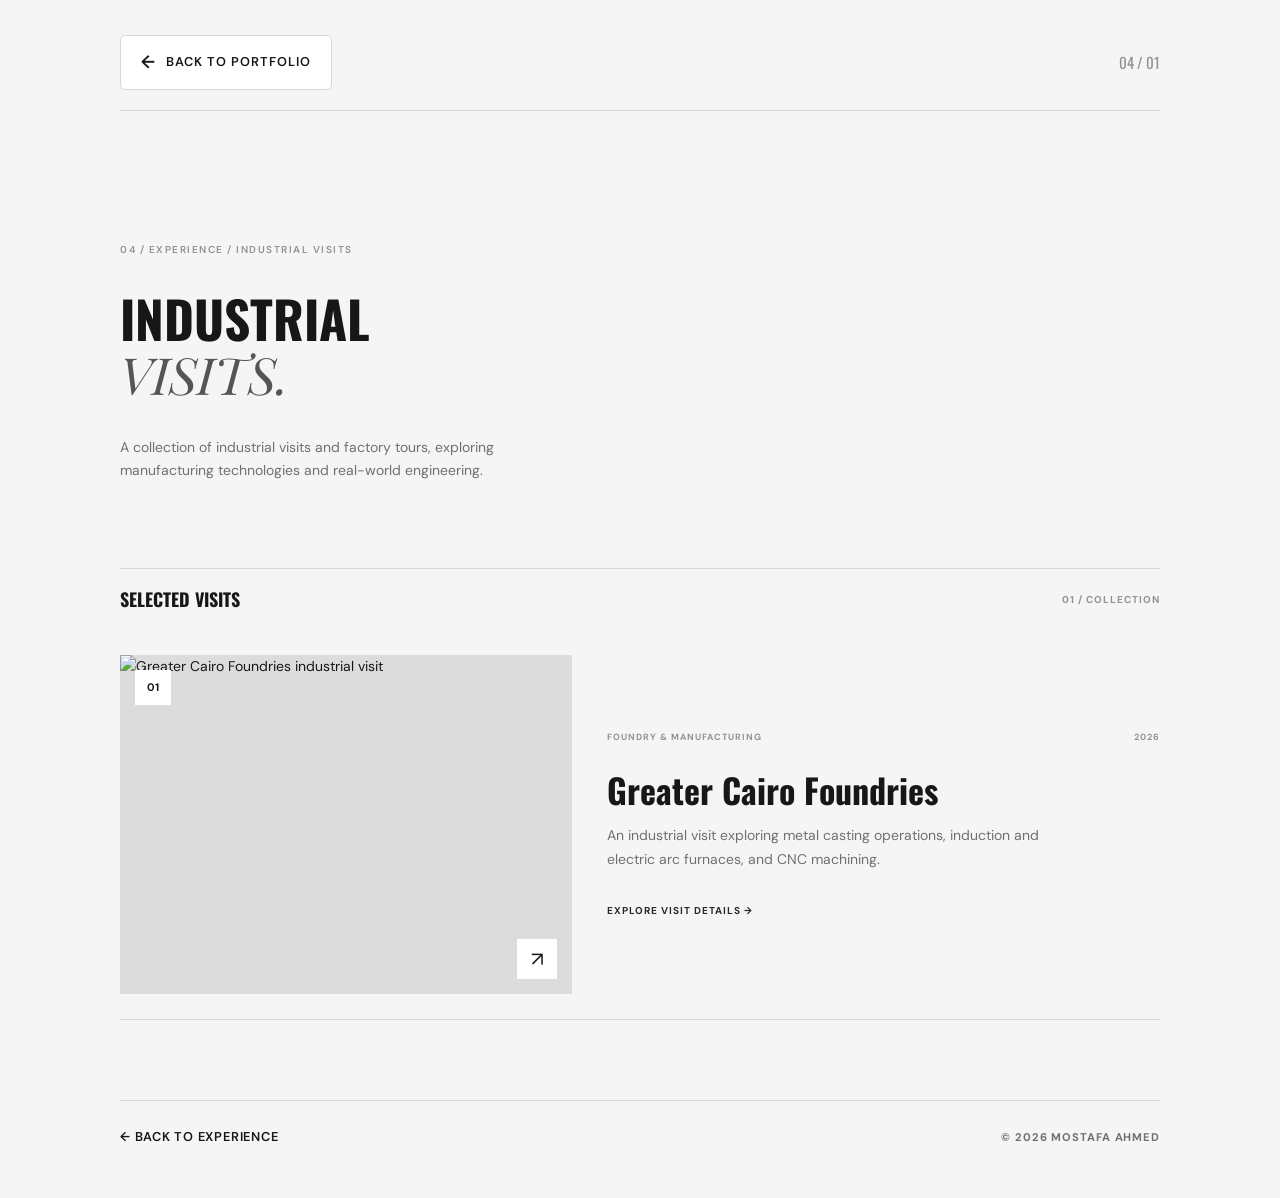
==== visits.html @ e9acf9c5 "Add files via upload" ====
<!DOCTYPE html>
<html lang="en">

<head>
	<meta charset="UTF-8">
	<meta name="viewport" content="width=device-width, initial-scale=1.0">

	<title>Industrial Visits - Mostafa Ahmed</title>

	<link rel="preconnect" href="https://fonts.googleapis.com">
	<link rel="preconnect" href="https://fonts.gstatic.com" crossorigin>

	<link
		href="https://fonts.googleapis.com/css2?family=DM+Sans:wght@400;500;600;700&family=Oswald:wght@400;500;600;700&family=Playfair+Display:ital,wght@0,400;1,400&display=swap"
		rel="stylesheet">

	<link rel="stylesheet" href="CSS/normalize.css">
	<link rel="stylesheet" href="CSS/main.css">
	<link rel="stylesheet" href="CSS/experience-pages.css">
	<link rel="stylesheet" href="CSS/typography.css">

	<link rel="icon" type="image/png" href="images/favicon.png">
</head>

<body>

	<main class="experience-page">

		<div class="container">

			<!-- NAVIGATION -->

			<header class="experience-page-nav">

				<a href="index.html#experience" class="back-link">
					<span>←</span> BACK TO PORTFOLIO
				</a>

				<span class="page-index">04 / 01</span>

			</header>


			<!-- PAGE HEADER -->

			<section class="experience-page-header">

				<span class="section-number">
					04 / EXPERIENCE / INDUSTRIAL VISITS
				</span>

				<h1>
					INDUSTRIAL<br>
					<span>VISITS.</span>
				</h1>

				<p>
					A collection of industrial visits and
					factory tours, exploring manufacturing
					technologies and real-world engineering.
				</p>

			</section>


			<!-- VISITS COLLECTION -->

			<section class="visits-collection">

				<div class="visits-collection-header">

					<h2>SELECTED VISITS</h2>

					<span>01 / COLLECTION</span>

				</div>


				<!-- VISIT 01 -->

				<a href="visits/greater-cairo-foundries.html" class="visit-card">

					<div class="visit-card-image">

						<img src="images/visits/greater-cairo-foundries/cover.jpg"
							alt="Greater Cairo Foundries industrial visit">

						<span class="visit-card-number">01</span>

						<span class="visit-card-arrow">↗</span>

					</div>

					<div class="visit-card-content">

						<div class="visit-card-meta">
							<span>FOUNDRY & MANUFACTURING</span>
							<span>2026</span>
						</div>

						<h3>Greater Cairo Foundries</h3>

						<p>
							An industrial visit exploring metal
							casting operations, induction and
							electric arc furnaces, and CNC machining.
						</p>

						<span class="visit-card-link">
							EXPLORE VISIT DETAILS →
						</span>

					</div>

				</a>


				<!-- FUTURE VISITS WILL BE ADDED HERE -->


			</section>


			<!-- FOOTER -->

			<footer class="experience-page-footer">

				<a href="index.html#experience">
					← BACK TO EXPERIENCE
				</a>

				<span>© 2026 MOSTAFA AHMED</span>

			</footer>

		</div>

	</main>

</body>

</html>
---- CSS/main.css ----
:root {
    /* BACKGROUND & SURFACES */
    --color-background: #F5F5F5;
    --color-surface: #FFFFFF;
    --color-section: #EAEAEA;
    --color-section-dark: #DCDCDC;

    /* PRIMARY COLORS */
    --color-primary: #171717;
    --color-accent: #555555;
    --color-accent-dark: #292929;
    --color-accent-light: #C8C8C8;

    /* TEXT COLORS */
    --color-text: #333333;
    --color-text-muted: #707070;
    --color-muted: #929292;

    /* BORDERS */
    --color-border: #D8D8D8;

    /* TYPOGRAPHY */
    --font-body: 'DM Sans', sans-serif;
    --font-heading: 'Oswald', sans-serif;
    --font-accent: 'Playfair Display', serif;

    /* LAYOUT */
    --container-width: 1170px;

    /* SHADOWS */
    --shadow-soft: 0 4px 10px rgba(0, 0, 0, 0.06);
    --shadow-card: 0 15px 30px rgba(0, 0, 0, 0.10);
}


* {
    box-sizing: border-box;
    margin: 0;
    padding: 0;
}

html {
    scroll-behavior: smooth;
}

html,
body {
    width: 100%;
    min-height: 100%;
    overflow-x: hidden;
    font-family: var(--font-body);
    color: var(--color-primary);
    background: var(--color-background);
}

::selection {
    background-color: var(--color-accent-light);
    color: var(--color-primary);
}

::-moz-selection {
    background-color: var(--color-accent-light);
    color: var(--color-primary);
}

.container {
    width: 100%;
    max-width: var(--container-width);
    padding: 0 15px;
    margin-left: auto;
    margin-right: auto;
}

.main-panel {
    width: 100%;
    min-height: 100vh;
    background: linear-gradient(180deg, var(--color-background) 0%, #F0F5EF 55%, var(--color-section-dark) 100%);
    display: flex;
    flex-direction: column;
}

/* NAVBAR */

.navbar {
    width: 100%;
    padding: 25px 0;
    position: relative;
    z-index: 10;
}

.navbar .container {
    display: flex;
    justify-content: space-between;
    align-items: center;
}

.navbar .logo {
    font-size: 24px;
    font-weight: 700;
    text-decoration: none;
    color: var(--color-primary);
    transition: color 0.3s ease;
}

.navbar .logo:hover {
    color: var(--color-accent-dark);
}

.navbar .links {
    position: relative;
}

.navbar .links .icon {
    display: none;
}

.navbar .links ul {
    list-style: none;
    position: static;
    display: flex;
    align-items: center;
    gap: 0;
    min-width: 0;
    padding: 0;
    margin: 0;
    background: transparent;
    box-shadow: none;
}

.navbar .links ul::before {
    display: none;
}

.navbar .links ul li a {
    display: block;
    padding: 8px 0;
    text-decoration: none;
    color: var(--color-text-muted);
    background: transparent;
    font-size: 14px;
    transition: color 0.3s ease;
}

.navbar .links ul li {
    display: flex;
    align-items: center;
}

.navbar .links ul li:not(:last-child)::after {
    content: "|";
    color: var(--color-muted);
    font-weight: 400;
    margin: 0 clamp(12px, 1.5vw, 20px);
}

.navbar .links ul li a:hover {
    color: var(--color-accent-dark);
}

.navbar .links ul li a:focus-visible {
    outline: 2px solid var(--color-accent);
    outline-offset: 5px;
}

.navbar .links ul li:not(:last-child) a {
    border-bottom: none;
}

/* TABLET & MOBILE NAVIGATION */

@media (max-width: 767px) {
    .navbar .links .icon {
        width: 30px;
        display: flex;
        flex-wrap: wrap;
        justify-content: flex-end;
        cursor: pointer;
    }

    .navbar .links .icon span {
        display: block;
        height: 2px;
        margin-bottom: 5px;
        background-color: var(--color-primary);
        transition: width 0.3s ease;
    }

    .navbar .links .icon span:first-child {
        width: 100%;
    }

    .navbar .links .icon span:nth-child(2) {
        width: 75%;
    }

    .navbar .links .icon span:last-child {
        width: 50%;
        margin-bottom: 0;
    }

    .navbar .links:hover .icon span:nth-child(2),
    .navbar .links:hover .icon span:last-child,
    .navbar .links:focus-within .icon span:nth-child(2),
    .navbar .links:focus-within .icon span:last-child {
        width: 100%;
    }

    .navbar .links ul {
        position: absolute;
        top: calc(100% + 15px);
        right: 0;
        min-width: 200px;
        display: none;
        flex-direction: column;
        align-items: stretch;
        gap: 0;
        padding: 0;
        margin: 0;
        background-color: var(--color-surface);
        box-shadow: var(--shadow-card);
        z-index: 20;
    }

    .navbar .links ul::before {
        display: block;
        content: "";
        position: absolute;
        right: 5px;
        top: -20px;
        border-style: solid;
        border-width: 10px;
        border-color: transparent transparent var(--color-surface) transparent;
    }

    .navbar .links:hover ul,
    .navbar .links:focus-within ul {
        display: flex;
    }

    .navbar .links ul li {
        width: 100%;
    }

    .navbar .links ul li a {
        display: block;
        width: 100%;
    }

    .navbar .links ul li a {
        display: block;
        padding: 15px;
        color: var(--color-text-muted);
        background-color: var(--color-surface);
        transition: 0.3s;
    }

    @media (hover: hover) {
        .navbar .links ul li:hover>a {
            padding-left: 25px;
            color: #FFFFFF;
            background-color: var(--color-accent-dark);
            transform: translateY(-3px);
            box-shadow: 0 5px 12px rgba(32, 55, 42, 0.15);
        }
    }

    .navbar .links ul li:not(:last-child)::after {
        display: none;
        content: none;
    }
}

/* HERO SECTION */

.hero {
    flex: 1;
    width: 100%;
    display: flex;
    flex-direction: column;
    position: relative;
}

.hero .container {
    flex: 1;
    min-height: calc(100vh - 80px);
    padding-top: 10px;
    padding-bottom: 40px;
    display: grid;
    grid-template-columns: 1fr auto 1fr;
    grid-template-rows: auto auto 1fr;
    grid-template-areas:
        "hey-left image hey-right"
        "info     image ."
        "name     image job";
    align-items: end;
    column-gap: 15px;
    position: relative;
}

/* HERO GREETING */

.hero-hey-left,
.hero-hey-right {
    position: absolute;
    top: 30%;
    font-family: var(--font-accent);
    font-size: clamp(45px, 6vw, 90px);
    font-style: italic;
    line-height: 1;
    color: var(--color-accent-dark);
    z-index: 2;
    white-space: nowrap;
}

.hero-hey-left {
    right: calc(50% + 85px);
    transform: translateY(-50%);
}

.hero-hey-right {
    left: calc(50% + 85px);
    transform: translateY(-50%);
}

/* HERO INFORMATION */

.hero-info-group {
    grid-area: info;
    align-self: start;
    display: flex;
    flex-direction: column;
    gap: 12px;
    max-width: 260px;
    margin-top: 25px;
}

.availability {
    width: fit-content;
    display: flex;
    align-items: center;
    gap: 8px;
    padding: 8px 14px;
    background: var(--color-surface);
    color: var(--color-text);
    border: 1px solid var(--color-border);
    border-radius: 30px;
    font-size: 11px;
    box-shadow: var(--shadow-soft);
}

.status-dot {
    width: 8px;
    height: 8px;
    background-color: black;
    box-shadow: var(--shadow-soft);
    border-radius: 50%;
    flex-shrink: 0;
}

.specialization {
    font-size: 12px;
    line-height: 1.5;
    color: var(--color-text-muted);
}

/* PROFILE IMAGE */

.profile-image {
    grid-area: image;
    align-self: end;
    height: 75vh;
    max-height: 650px;
    min-height: 420px;
    display: flex;
    justify-content: center;
    align-items: flex-end;
    pointer-events: none;
}

.profile-image img {
    display: block;
    height: 100%;
    width: auto;
    max-width: 100%;
    object-fit: contain;
    object-position: bottom center;
    -webkit-mask-image: linear-gradient(to bottom, rgba(0, 0, 0, 1) 45%, rgba(0, 0, 0, 0.8) 65%, rgba(0, 0, 0, 0.4) 85%, rgba(0, 0, 0, 0) 100%);
    mask-image: linear-gradient(to bottom, rgba(0, 0, 0, 1) 45%, rgba(0, 0, 0, 0.8) 65%, rgba(0, 0, 0, 0.4) 85%, rgba(0, 0, 0, 0) 100%);
}

/* HERO NAME */

.hero-name {
    grid-area: name;
    justify-self: start;
    align-self: end;
}

.hero-name h2 {
    color: var(--color-primary);
    font-family: var(--font-heading);
    font-size: clamp(30px, 3vw, 80px);
    font-weight: 700;
    line-height: 1.2;
    letter-spacing: 1px;
}

/* HERO JOB */

.hero-job {
    grid-area: job;
    justify-self: end;
    align-self: end;
    text-align: right;
}

.hero-job h2 {
    color: var(--color-primary);
    font-family: var(--font-heading);
    font-size: clamp(35px, 3vw, 80px);
    font-weight: 700;
    line-height: 1.2;
    letter-spacing: 1px;
}

/* HERO TABLET */

@media (min-width: 576px) and (max-width: 991px) {
    .hero .container {
        position: relative;
        min-height: calc(100vh - 80px);
        display: grid;
        grid-template-columns: minmax(0, 1fr) minmax(220px, 42%) minmax(0, 1fr);
        grid-template-rows: auto 1fr;
        grid-template-areas:
            "info info info"
            "name image job";
        align-items: end;
        column-gap: 8px;
        padding-top: 20px;
        padding-bottom: 35px;
    }

    .hero-info-group {
        grid-area: info;
        align-items: center;
        text-align: center;
        max-width: 350px;
        margin: 0 auto 15px;
    }

    .profile-image {
        grid-area: image;
        height: 100vh;
        min-height: 410px;
        max-height: 440px;
        width: 100%;
        justify-self: center;
        align-self: end;
    }

    .profile-image img {
        height: 100%;
        width: auto;
        max-width: 100%;
        object-fit: contain;
        object-position: bottom center;
    }

    .hero-name {
        grid-area: name;
        justify-self: end;
        align-self: end;
        text-align: right;
        margin-bottom: 35px;
        padding-right: 5px;
    }

    .hero-name h2 {
        font-size: clamp(27px, 4vw, 43px);
        line-height: 1.15;
        letter-spacing: 0.5px;
    }

    .hero-job {
        grid-area: job;
        justify-self: start;
        align-self: end;
        text-align: left;
        margin-bottom: 35px;
        padding-left: 5px;
    }

    .hero-job h2 {
        font-size: clamp(27px, 4vw, 43px);
        line-height: 1.15;
        letter-spacing: 0.5px;
    }

    .hero-hey-left,
    .hero-hey-right {
        position: absolute;
        top: 40%;
        font-size: clamp(35px, 5.5vw, 60px);
        z-index: 3;
        white-space: nowrap;
    }

    .hero-hey-left {
        left: auto;
        right: calc(50% + 60px);
        transform: translateY(-50%);
        padding: 0;
    }

    .hero-hey-right {
        right: auto;
        left: calc(50% + 60px);
        transform: translateY(-50%);
        padding: 0;
    }
}

/* HERO MOBILE */

@media (max-width: 575px) {
    .hero .container {
        min-height: auto;
        grid-template-columns: 1fr;
        grid-template-rows: auto;
        grid-template-areas:
            "info"
            "hey-left"
            "hey-right"
            "image"
            "name"
            "job";
        row-gap: 15px;
        padding-top: 15px;
        padding-bottom: 30px;
    }

    .hero-info-group {
        align-items: center;
        text-align: center;
        max-width: 100%;
        margin: 0 auto;
    }

    .hero-hey-left,
    .hero-hey-right {
        position: absolute;
        top: 28%;
        font-family: var(--font-accent);
        font-size: clamp(24px, 6vw, 32px);
        font-style: italic;
        line-height: 1;
        white-space: nowrap;
        z-index: 3;
    }

    .hero-hey-left {
        left: auto;
        right: calc(50% + 50px);
        transform: translateY(-50%);
    }

    .hero-hey-right {
        right: auto;
        left: calc(50% + 65px);
        transform: translateY(-50%);
    }

    .profile-image {
        height: 100vh;
        min-height: 280px;
        max-height: 380px;
        margin: 0 auto;
    }

    .profile-image img {
        max-width: 100%;
    }

    .hero-name,
    .hero-job {
        justify-self: center;
        align-self: center;
        text-align: center;
    }

    .hero-name h2,
    .hero-job h2 {
        font-size: clamp(32px, 9vw, 48px);
        line-height: 1;
    }

    .navbar {
        padding: 20px 0;
    }

    .navbar .logo {
        font-size: 22px;
    }

    .navbar .links ul {
        min-width: 180px;
    }
}

/* SMALL MOBILE */

@media (max-width: 360px) {

    .hero-hey-left,
    .hero-hey-right {
        font-size: 42px;
    }

    .hero-name h2,
    .hero-job h2 {
        font-size: 30px;
    }

    .availability {
        font-size: 10px;
        padding: 7px 10px;
    }

    .profile-image {
        min-height: 250px;
    }
}

/* ABOUT SECTION */

.about {
    width: 100%;
    padding: 100px 0 120px;
    background: var(--color-background);
    position: relative;
}

.about-header {
    display: flex;
    align-items: center;
    gap: 20px;
    margin-bottom: 65px;
}

.section-number {
    font-family: var(--font-body);
    font-size: 12px;
    font-weight: 600;
    letter-spacing: 2px;
    color: var(--color-muted);
    white-space: nowrap;
}

.about-line {
    flex: 1;
    height: 1px;
    background: var(--color-border);
}

.about-content {
    display: grid;
    grid-template-columns: 1fr 1fr;
    gap: 70px;
    align-items: start;
}

.about-title h2 {
    font-family: var(--font-heading);
    font-size: clamp(65px, 8vw, 110px);
    font-weight: 700;
    line-height: 0.95;
    letter-spacing: -2px;
    color: var(--color-primary);
}

.about-title h2 span {
    font-family: var(--font-accent);
    font-style: italic;
    font-weight: 400;
    color: var(--color-accent);
}

.about-quote {
    max-width: 340px;
    margin-top: 35px;
    font-family: var(--font-accent);
    font-size: 18px;
    font-style: italic;
    line-height: 1.6;
    color: var(--color-text-muted);
}

.about-description {
    padding-top: 10px;
}

.about-description h3 {
    font-family: var(--font-heading);
    font-size: clamp(25px, 3vw, 36px);
    font-weight: 500;
    margin-bottom: 25px;
    color: var(--color-primary);
}

.about-description h3 span {
    color: var(--color-accent-dark);
}

.about-description p {
    font-family: var(--font-body);
    font-size: 15px;
    line-height: 1.9;
    color: var(--color-text-muted);
    margin-bottom: 18px;
}

.about-details {
    display: grid;
    grid-template-columns: 1fr 1fr;
    gap: 25px 20px;
    margin-top: 40px;
    padding-top: 30px;
    border-top: 1px solid var(--color-border);
}

.detail-item {
    display: flex;
    flex-direction: column;
    gap: 8px;
}

.detail-label {
    font-family: var(--font-body);
    font-size: 10px;
    font-weight: 700;
    letter-spacing: 1.5px;
    color: var(--color-muted);
}

.detail-value {
    font-family: var(--font-body);
    font-size: 14px;
    font-weight: 600;
    color: var(--color-primary);
}

/* ABOUT TABLET */

@media (min-width: 576px) and (max-width: 991px) {
    .about {
        padding: 80px 0 90px;
    }

    .about-header {
        margin-bottom: 45px;
    }

    .about-content {
        grid-template-columns: 0.9fr 1.1fr;
        gap: 35px;
    }

    .about-title h2 {
        font-size: clamp(55px, 8vw, 80px);
    }

    .about-quote {
        font-size: 16px;
    }

    .about-description p {
        font-size: 14px;
    }

    .about-details {
        gap: 20px 12px;
    }

    .detail-value {
        font-size: 12px;
    }
}

/* ABOUT MOBILE */

@media (max-width: 575px) {
    .about {
        padding: 65px 0 75px;
    }

    .about-header {
        margin-bottom: 40px;
    }

    .about-content {
        grid-template-columns: 1fr;
        gap: 35px;
    }

    .about-title h2 {
        font-size: clamp(60px, 15vw, 85px);
    }

    .about-quote {
        margin-top: 20px;
        font-size: 16px;
    }

    .about-description {
        padding-top: 0;
    }

    .about-description h3 {
        font-size: 28px;
    }

    .about-description p {
        font-size: 14px;
        line-height: 1.8;
    }

    .about-details {
        gap: 25px 12px;
        margin-top: 30px;
        padding-top: 25px;
    }

    .detail-value {
        font-size: 12px;
    }
}

/* ABOUT SMALL MOBILE */

@media (max-width: 360px) {
    .about-title h2 {
        font-size: 55px;
    }

    .about-details {
        grid-template-columns: 1fr;
    }
}

/* FEATURED PROJECTS */

.projects {
    width: 100%;
    padding: 110px 0 100px;
    background: var(--color-section);
}

.projects-header {
    display: flex;
    justify-content: space-between;
    align-items: end;
    gap: 30px;
    margin-bottom: 55px;
}

.projects-header .section-number {
    display: block;
    margin-bottom: 20px;
}

.projects-header h2 {
    font-family: var(--font-heading);
    font-size: clamp(55px, 7vw, 90px);
    line-height: 0.95;
    font-weight: 700;
    color: var(--color-primary);
}

.projects-header h2 span {
    font-family: var(--font-accent);
    font-style: italic;
    font-weight: 400;
    color: var(--color-accent-dark);
}

.projects-intro {
    max-width: 250px;
    font-size: 14px;
    line-height: 1.8;
    color: var(--color-text-muted);
    margin-bottom: 5px;
}

.projects-grid {
    display: grid;
    grid-template-columns: repeat(4, minmax(0, 1fr));
    gap: 25px;
    align-items: stretch;
}


.project-card {
    display: block;
    width: 100%;
    min-width: 0;
    height: 100%;

    background-color: var(--color-surface);
    padding: 12px;

    text-decoration: none;
    color: inherit;
    cursor: pointer;

    transition:
        transform 0.3s ease,
        box-shadow 0.3s ease;
}

.project-card:hover {
    transform: translateY(-7px);
    box-shadow: var(--shadow-card);
}

.project-card:focus-visible {
    outline: 2px solid var(--color-accent);
    outline-offset: 4px;
}


/* .project-card:hover {
    transform: translateY(-7px);
    box-shadow: var(--shadow-card);
} */

.project-image {
    width: 100%;
    aspect-ratio: 4 / 3;
    position: relative;
    overflow: hidden;
    background: var(--color-section-dark);
    display: flex;
    justify-content: center;
    align-items: center;
}

.project-image img {
    width: 100%;
    height: 100%;
    object-fit: cover;
    display: block;
    transition: transform 0.5s ease;
}

.project-card:hover .project-image img {
    transform: scale(1.05);
}

.project-placeholder {
    font-family: var(--font-heading);
    font-size: 18px;
    letter-spacing: 3px;
    color: var(--color-muted);
}

.project-arrow {
    position: absolute;
    top: 12px;
    right: 12px;
    width: 38px;
    height: 38px;
    display: flex;
    justify-content: center;
    align-items: center;
    background: var(--color-surface);
    border-radius: 50%;
    font-size: 20px;
    color: var(--color-primary);
}

.project-info {
    padding: 22px 10px 15px;
}

.project-meta {
    display: flex;
    justify-content: space-between;
    align-items: center;
    gap: 8px;
    font-size: 9px;
    font-weight: 700;
    letter-spacing: 1px;
    color: var(--color-muted);
}

.project-info h3 {
    font-family: var(--font-heading);
    font-size: 27px;
    font-weight: 600;
    margin-top: 17px;
    margin-bottom: 10px;
    color: var(--color-primary);
}

.project-info p {
    font-size: 13px;
    line-height: 1.7;
    color: var(--color-text-muted);
}

.projects-footer {
    display: flex;
    justify-content: space-between;
    align-items: center;
    margin-top: 50px;
    padding-top: 20px;
    border-top: 1px solid rgba(32, 55, 42, 0.18);
    font-size: 10px;
    font-weight: 700;
    letter-spacing: 1.5px;
    color: var(--color-accent-dark);
}

/* PROJECTS MEDIUM SCREENS */

@media (min-width: 576px) and (max-width: 1199px) {
    .projects-grid {
        grid-template-columns: repeat(2, minmax(0, 1fr));
        gap: 20px;
    }
}

/* PROJECTS TABLET */

@media (min-width: 576px) and (max-width: 991px) {
    .projects {
        padding: 85px 0;
    }

    .projects-header {
        margin-bottom: 40px;
    }

    .projects-header h2 {
        font-size: clamp(50px, 7vw, 70px);
    }

    .project-info h3 {
        font-size: 24px;
    }
}

/* PROJECTS MOBILE */

@media (max-width: 575px) {
    .projects {
        padding: 70px 0;
    }

    .projects-header {
        flex-direction: column;
        align-items: flex-start;
        gap: 20px;
        margin-bottom: 35px;
    }

    .projects-header h2 {
        font-size: clamp(48px, 12vw, 65px);
    }

    .projects-intro {
        max-width: 300px;
        font-size: 13px;
    }

    .projects-grid {
        grid-template-columns: 1fr;
        gap: 25px;
    }

    .project-image {
        aspect-ratio: 4 / 3;
    }

    .project-info {
        padding: 20px 8px 12px;
    }

    .project-info h3 {
        font-size: 25px;
    }

    .projects-footer {
        flex-direction: column;
        align-items: flex-start;
        gap: 12px;
        font-size: 9px;
        line-height: 1.5;
    }
}

/* PROJECTS SMALL MOBILE */

@media (max-width: 360px) {
    .projects-header h2 {
        font-size: 45px;
    }

    .project-meta {
        font-size: 8px;
    }

    .project-info h3 {
        font-size: 23px;
    }
}

/* ACCESSIBILITY */

@media (prefers-reduced-motion: reduce) {
    html {
        scroll-behavior: auto;
    }

    *,
    *::before,
    *::after {
        animation-duration: 0.01ms !important;
        animation-iteration-count: 1 !important;
        transition-duration: 0.01ms !important;
    }
}

/* SKILLS SECTION */

.skills {
    width: 100%;
    padding: 110px 0 120px;
    background: var(--color-background);
}

.skills-header {
    margin-bottom: 55px;
}

.skills-header .section-number {
    display: block;
    margin-bottom: 20px;
}

.skills-header h2 {
    font-family: var(--font-heading);
    font-size: clamp(55px, 7vw, 90px);
    line-height: 0.95;
    color: var(--color-primary);
}

.skills-header h2 span {
    font-family: var(--font-accent);
    font-style: italic;
    font-weight: 400;
    color: var(--color-accent);
}

.skills-header p {
    max-width: 400px;
    margin-top: 20px;
    color: var(--color-text-muted);
    font-size: 14px;
    line-height: 1.8;
}

.skills-grid {
    display: grid;
    grid-template-columns: repeat(3, minmax(0, 1fr));
    gap: 20px;
}

.skill-card {
    padding: 30px;
    background: var(--color-surface);
    border: 1px solid var(--color-border);
    transition: transform 0.3s ease, box-shadow 0.3s ease;
}

.skill-card:hover {
    transform: translateY(-5px);
    box-shadow: var(--shadow-soft);
}

.skill-card h3 {
    font-family: var(--font-heading);
    font-size: 25px;
    margin-bottom: 25px;
    color: var(--color-accent-dark);
}

.skill-card ul {
    list-style: none;
}

.skill-card li {
    padding: 12px 0;
    border-bottom: 1px solid var(--color-border);
    color: var(--color-text);
    font-size: 14px;
}

.skill-card li:last-child {
    border-bottom: none;
}

/* SKILLS TABLET */

@media (min-width: 576px) and (max-width: 991px) {
    .skills {
        padding: 85px 0;
    }

    .skills-grid {
        grid-template-columns: repeat(2, minmax(0, 1fr));
    }
}

/* SKILLS MOBILE */

@media (max-width: 575px) {
    .skills {
        padding: 70px 0;
    }

    .skills-header {
        margin-bottom: 35px;
    }

    .skills-header h2 {
        font-size: clamp(48px, 12vw, 65px);
    }

    .skills-grid {
        grid-template-columns: 1fr;
    }

    .skill-card {
        padding: 25px;
    }
}

/* EXPERIENCE SECTION */


/* EXPERIENCE SECTION */

.experience {
    width: 100%;
    padding: 110px 0 120px;
    background: var(--color-background);
}

.experience-header {
    margin-bottom: 55px;
}

.experience-header .section-number {
    display: block;
    margin-bottom: 20px;
}

.experience-header h2 {
    font-family: var(--font-heading);
    font-size: clamp(50px, 7vw, 85px);
    line-height: 1;
    color: var(--color-primary);
}

.experience-header h2 span {
    font-family: var(--font-accent);
    font-style: italic;
    font-weight: 400;
    color: var(--color-accent);
}

.experience-header p {
    max-width: 400px;
    margin-top: 20px;
    color: var(--color-text-muted);
    font-size: 14px;
    line-height: 1.8;
}

/* EXPERIENCE GRID */

.experience-grid {
    display: grid;
    grid-template-columns: repeat(2, minmax(0, 1fr));
    gap: 25px;
}

/* EXPERIENCE CARD */

.experience-card {
    min-width: 0;
    min-height: 380px;
    padding: 30px;
    display: flex;
    flex-direction: column;
    justify-content: space-between;

    background: var(--color-surface);
    border: 1px solid var(--color-border);

    text-decoration: none;
    color: var(--color-primary);

    transition:
        transform 0.3s ease,
        background-color 0.3s ease,
        box-shadow 0.3s ease;
}

.experience-card:hover {
    transform: translateY(-7px);
    background: var(--color-primary);
    box-shadow: var(--shadow-card);
}

.experience-card:focus-visible {
    outline: 2px solid var(--color-accent);
    outline-offset: 4px;
}

/* CARD TOP */

.experience-card-top {
    display: flex;
    justify-content: space-between;
    align-items: center;
}

.experience-number {
    font-family: var(--font-heading);
    font-size: 18px;
    color: var(--color-muted);
}

.experience-arrow {
    width: 42px;
    height: 42px;
    display: flex;
    justify-content: center;
    align-items: center;

    background: var(--color-section);
    border-radius: 50%;

    font-size: 22px;
    transition: 0.3s ease;
}

/* CARD CONTENT */

.experience-card-content {
    margin: 40px 0;
}

.experience-category {
    font-size: 10px;
    font-weight: 700;
    letter-spacing: 1.5px;
    color: var(--color-muted);
}

.experience-card h3 {
    margin-top: 18px;
    font-family: var(--font-heading);
    font-size: clamp(35px, 4vw, 55px);
    line-height: 1.05;
    color: var(--color-primary);
}

.experience-card p {
    max-width: 350px;
    margin-top: 18px;
    font-size: 13px;
    line-height: 1.8;
    color: var(--color-text-muted);
}

/* CARD FOOTER */

.experience-card-footer {
    display: flex;
    justify-content: space-between;
    align-items: center;
    gap: 10px;

    padding-top: 20px;
    border-top: 1px solid var(--color-border);

    font-size: 9px;
    font-weight: 700;
    letter-spacing: 1.3px;
    color: var(--color-muted);
}

/* CARD HOVER */

.experience-card:hover h3,
.experience-card:hover p,
.experience-card:hover .experience-category,
.experience-card:hover .experience-number,
.experience-card:hover .experience-card-footer {
    color: #FFFFFF;
}

.experience-card:hover .experience-arrow {
    background: #FFFFFF;
    color: var(--color-primary);
    transform: rotate(45deg);
}

.experience-card:hover .experience-card-footer {
    border-color: rgba(255, 255, 255, 0.25);
}

/* EXPERIENCE TABLET */

@media (min-width: 576px) and (max-width: 991px) {

    .experience {
        padding: 85px 0;
    }

    .experience-card {
        min-height: 350px;
        padding: 25px;
    }

}

/* EXPERIENCE MOBILE */

@media (max-width: 575px) {

    .experience {
        padding: 70px 0;
    }

    .experience-header {
        margin-bottom: 35px;
    }

    .experience-header h2 {
        font-size: clamp(43px, 11vw, 60px);
    }

    .experience-grid {
        grid-template-columns: 1fr;
        gap: 18px;
    }

    .experience-card {
        min-height: 330px;
        padding: 25px;
    }

    .experience-card h3 {
        font-size: 42px;
    }

}

/* CONTACT SECTION */

.contact {
    width: 100%;
    padding: 110px 0 50px;
    background: var(--color-section);
}

.contact-header {
    margin-bottom: 55px;
}

.contact-header .section-number {
    display: block;
    margin-bottom: 20px;
}

.contact-header h2 {
    font-family: var(--font-heading);
    font-size: clamp(55px, 7vw, 90px);
    line-height: 1;
    color: var(--color-primary);
}

.contact-header h2 span {
    font-family: var(--font-accent);
    font-style: italic;
    font-weight: 400;
    color: var(--color-accent-dark);
}

.contact-header p {
    max-width: 450px;
    margin-top: 20px;
    color: var(--color-text-muted);
    font-size: 14px;
    line-height: 1.8;
}

.contact-grid {
    display: grid;
    grid-template-columns: repeat(3, minmax(0, 1fr));
    gap: 18px;
}

.contact-card {
    min-width: 0;
    min-height: 150px;
    padding: 25px;
    display: flex;
    align-items: flex-start;
    gap: 16px;
    position: relative;
    background: var(--color-surface);
    border: 1px solid var(--color-border);
    text-decoration: none;
    color: var(--color-primary);
    transition: transform 0.3s ease, background-color 0.3s ease, box-shadow 0.3s ease;
}

.contact-card:hover {
    transform: translateY(-5px);
    background: var(--color-accent-dark);
    box-shadow: var(--shadow-card);
}

.contact-icon {
    width: 42px;
    height: 42px;
    flex-shrink: 0;
    display: flex;
    justify-content: center;
    align-items: center;
    background: var(--color-section);
    color: var(--color-accent-dark);
    font-size: 20px;
    font-weight: 700;
    transition: 0.3s ease;
}

.contact-card>div {
    min-width: 0;
    padding-right: 15px;
}

.contact-label {
    display: block;
    margin-bottom: 12px;
    font-size: 10px;
    font-weight: 700;
    letter-spacing: 1.5px;
    color: var(--color-muted);
}

.contact-card h3 {
    font-family: var(--font-heading);
    font-size: 21px;
    margin-bottom: 7px;
    color: var(--color-primary);
}

.contact-card p {
    font-size: 12px;
    color: var(--color-text-muted);
    overflow-wrap: anywhere;
}

.contact-arrow {
    position: absolute;
    top: 22px;
    right: 22px;
    font-size: 18px;
    color: var(--color-muted);
    transition: transform 0.3s ease;
}

.contact-card:hover .contact-icon {
    background: rgba(255, 255, 255, 0.15);
    color: #FFFFFF;
}

.contact-card:hover .contact-label,
.contact-card:hover h3,
.contact-card:hover p,
.contact-card:hover .contact-arrow {
    color: #FFFFFF;
}

.contact-card:hover .contact-arrow {
    transform: translate(3px, -3px);
}

.contact-footer {
    display: flex;
    justify-content: space-between;
    gap: 15px;
    margin-top: 55px;
    padding-top: 20px;
    border-top: 1px solid var(--color-border);
    font-size: 10px;
    font-weight: 700;
    letter-spacing: 1.2px;
    color: var(--color-accent-dark);
}

/* CONTACT TABLET */

@media (min-width: 576px) and (max-width: 991px) {
    .contact {
        padding: 85px 0 40px;
    }

    .contact-grid {
        grid-template-columns: repeat(2, minmax(0, 1fr));
    }
}

/* CONTACT MOBILE */

@media (max-width: 575px) {
    .contact {
        padding: 70px 0 35px;
    }

    .contact-header {
        margin-bottom: 35px;
    }

    .contact-header h2 {
        font-size: clamp(48px, 12vw, 65px);
    }

    .contact-grid {
        grid-template-columns: 1fr;
        gap: 12px;
    }

    .contact-card {
        min-height: 125px;
        padding: 22px;
    }

    .contact-footer {
        flex-direction: column;
        font-size: 9px;
        line-height: 1.6;
    }
}


/* =====================================
   COMPACT DESIGN SYSTEM
   Global Portfolio Adjustments
===================================== */

/* GLOBAL LAYOUT */

:root {
    --container-width: 1080px;
}

.container {
    padding-left: 20px;
    padding-right: 20px;
}

/* SECTION SPACING */

.about,
.projects,
.skills,
.experience {
    padding-top: 75px;
    padding-bottom: 80px;
}

.contact {
    padding-top: 75px;
    padding-bottom: 35px;
}

/* SECTION HEADERS */

.about-header,
.projects-header,
.skills-header,
.experience-header,
.contact-header {
    margin-bottom: 35px;
}

.section-number {
    font-size: 10px;
    letter-spacing: 1.5px;
}

/* MAIN HEADINGS */

.about-title h2 {
    font-size: clamp(48px, 6vw, 75px);
}

.projects-header h2,
.skills-header h2,
.contact-header h2 {
    font-size: clamp(45px, 5.5vw, 68px);
}

.experience-header h2 {
    font-size: clamp(45px, 5.5vw, 65px);
}

/* PARAGRAPHS */

.about-description p,
.projects-intro,
.skills-header p,
.experience-header p,
.contact-header p {
    font-size: 13px;
    line-height: 1.75;
}

.about-description h3 {
    font-size: clamp(22px, 2.5vw, 30px);
    margin-bottom: 18px;
}

.about-quote {
    font-size: 16px;
    margin-top: 22px;
}

.about-content {
    gap: 45px;
}

.about-details {
    gap: 20px 15px;
    margin-top: 28px;
    padding-top: 22px;
}

.detail-value {
    font-size: 12px;
}

/* PROJECTS */

.projects-grid {
    gap: 18px;
}

.project-card {
    padding: 9px;
}

.project-image {
    aspect-ratio: 16 / 10;
}

.project-info {
    padding: 16px 8px 10px;
}

.project-info h3 {
    font-size: 22px;
    margin-top: 12px;
    margin-bottom: 8px;
}

.project-info p {
    font-size: 12px;
    line-height: 1.65;
}

.project-arrow {
    width: 32px;
    height: 32px;
    font-size: 17px;
}

/* SKILLS */

.skills-grid {
    gap: 15px;
}

.skill-card {
    padding: 22px;
}

.skill-card h3 {
    font-size: 21px;
    margin-bottom: 15px;
}

.skill-card li {
    padding: 9px 0;
    font-size: 12px;
}

/* EXPERIENCE */

.experience-grid {
    gap: 18px;
}

.experience-card {
    min-height: 290px;
    padding: 22px;
}

.experience-card-content {
    margin: 25px 0;
}

.experience-card h3 {
    font-size: clamp(28px, 3vw, 42px);
    margin-top: 12px;
}

.experience-card p {
    font-size: 12px;
    line-height: 1.7;
    margin-top: 12px;
}

.experience-arrow {
    width: 35px;
    height: 35px;
    font-size: 18px;
}

.experience-card-footer {
    padding-top: 15px;
    font-size: 8px;
}

/* CONTACT */

.contact-grid {
    gap: 13px;
}

.contact-card {
    min-height: 120px;
    padding: 20px;
    gap: 12px;
}

.contact-icon {
    width: 36px;
    height: 36px;
    font-size: 17px;
}

.contact-label {
    font-size: 9px;
    margin-bottom: 8px;
}

.contact-card h3 {
    font-size: 18px;
}

.contact-card p {
    font-size: 11px;
}

.contact-footer,
.projects-footer {
    margin-top: 35px;
    font-size: 9px;
}

/* TABLET */

@media (min-width: 576px) and (max-width: 991px) {

    .about,
    .projects,
    .skills,
    .experience,
    .contact {
        padding-top: 65px;
        padding-bottom: 65px;
    }

    .about-content {
        gap: 30px;
    }

    .experience-card {
        min-height: 270px;
    }
}

/* MOBILE */

@media (max-width: 575px) {

    .about,
    .projects,
    .skills,
    .experience,
    .contact {
        padding-top: 55px;
        padding-bottom: 55px;
    }

    .about-header,
    .projects-header,
    .skills-header,
    .experience-header,
    .contact-header {
        margin-bottom: 28px;
    }

    .about-title h2 {
        font-size: clamp(48px, 13vw, 65px);
    }

    .projects-header h2,
    .skills-header h2,
    .contact-header h2 {
        font-size: clamp(42px, 11vw, 58px);
    }

    .experience-header h2 {
        font-size: clamp(40px, 10vw, 55px);
    }

    .about-content {
        gap: 25px;
    }

    .about-description p,
    .projects-intro,
    .skills-header p,
    .experience-header p,
    .contact-header p {
        font-size: 12px;
        line-height: 1.75;
    }

    .projects-grid {
        gap: 18px;
    }

    .project-info h3 {
        font-size: 21px;
    }

    .skill-card {
        padding: 20px;
    }

    .experience-card {
        min-height: 260px;
        padding: 20px;
    }

    .experience-card h3 {
        font-size: 34px;
    }

    .contact-card {
        min-height: 110px;
        padding: 17px;
    }
}


/* =====================================
   FINAL TYPOGRAPHY REFINEMENT
===================================== */

/* ABOUT */
.about-title h2 {
    font-size: clamp(46px, 5.5vw, 68px);
}

.about-quote {
    font-size: 15px;
    line-height: 1.65;
}

.about-description h3 {
    font-size: clamp(21px, 2.2vw, 27px);
}

.about-description p {
    font-size: 13px;
    line-height: 1.8;
}

/* SECTION HEADINGS */
.projects-header h2,
.skills-header h2,
.contact-header h2 {
    font-size: clamp(42px, 5vw, 64px);
}

.experience-header h2 {
    font-size: clamp(42px, 5vw, 62px);
}

/* PROJECTS */
.project-info h3 {
    font-size: 20px;
    line-height: 1.2;
}

.project-info p {
    font-size: 12px;
    line-height: 1.7;
}

.project-meta {
    font-size: 9px;
}

/* SKILLS */
.skill-card h3 {
    font-size: 20px;
    margin-bottom: 14px;
}

.skill-card li {
    font-size: 13px;
    line-height: 1.5;
}

/* EXPERIENCE */
.experience-card h3 {
    font-size: clamp(27px, 2.8vw, 38px);
    line-height: 1.1;
}

.experience-card p {
    font-size: 12px;
    line-height: 1.75;
}

/* CONTACT */
.contact-card h3 {
    font-size: 17px;
}

.contact-card p {
    font-size: 11px;
    line-height: 1.6;
}

/* GENERAL TEXT RHYTHM */
.section-number {
    font-size: 10px;
}

.detail-value {
    font-size: 12px;
}

/* MOBILE */
@media (max-width: 575px) {

    .about-title h2 {
        font-size: clamp(45px, 12vw, 58px);
    }

    .projects-header h2,
    .skills-header h2,
    .contact-header h2 {
        font-size: clamp(40px, 10vw, 52px);
    }

    .experience-header h2 {
        font-size: clamp(38px, 9.5vw, 50px);
    }

    .about-description h3 {
        font-size: 22px;
    }

    .project-info h3 {
        font-size: 19px;
    }

    .skill-card h3 {
        font-size: 19px;
    }

    .experience-card h3 {
        font-size: 30px;
    }

    .contact-card h3 {
        font-size: 17px;
    }
}
---- CSS/experience-pages.css ----
/* EXPERIENCE INNER PAGES */

.experience-page {
	min-height: 100vh;
	padding: 35px 0 25px;
	background: var(--color-background);
}

/* NAVIGATION */

.experience-page-nav {
	display: flex;
	justify-content: space-between;
	align-items: center;
	padding-bottom: 20px;
	border-bottom: 1px solid var(--color-border);
}

.back-link {
	display: flex;
	align-items: center;
	gap: 10px;
	text-decoration: none;
	color: var(--color-text-muted);
	font-size: 11px;
	font-weight: 700;
	letter-spacing: 1px;
	transition: 0.3s ease;
}

.back-link:hover {
	color: var(--color-primary);
	transform: translateX(-4px);
}

.back-link span {
	font-size: 18px;
}

.page-index {
	font-family: var(--font-heading);
	font-size: 15px;
	color: var(--color-muted);
}

/* PAGE HEADER */

.experience-page-header {
	padding: 90px 0 65px;
}

.experience-page-header .section-number {
	display: block;
	margin-bottom: 25px;
}

.experience-page-header h1 {
	font-family: var(--font-heading);
	font-size: clamp(65px, 10vw, 120px);
	line-height: 0.95;
	color: var(--color-primary);
}

.experience-page-header h1 span {
	font-family: var(--font-accent);
	font-style: italic;
	font-weight: 400;
	color: var(--color-accent);
}

.experience-page-header p {
	max-width: 450px;
	margin-top: 25px;
	font-size: 14px;
	line-height: 1.8;
	color: var(--color-text-muted);
}

/* EXPERIENCE ENTRIES */

.experience-entries {
	border-top: 1px solid var(--color-border);
}

.experience-entry {
	display: grid;
	grid-template-columns: 1fr 2fr;
	gap: 40px;
	padding: 45px 15px;
	border-bottom: 1px solid var(--color-border);
	transition: background 0.3s ease;
}

.experience-entry:hover {
	background: var(--color-section);
}

.entry-meta {
	display: flex;
	flex-direction: column;
	gap: 12px;
	font-size: 10px;
	font-weight: 700;
	letter-spacing: 1.2px;
	color: var(--color-muted);
}

.entry-content h2 {
	font-family: var(--font-heading);
	font-size: clamp(28px, 4vw, 42px);
	color: var(--color-primary);
	margin-bottom: 12px;
}

.entry-category {
	display: block;
	margin-bottom: 20px;
	font-size: 10px;
	font-weight: 700;
	letter-spacing: 1.3px;
	color: var(--color-accent);
}

.entry-content p {
	max-width: 600px;
	font-size: 14px;
	line-height: 1.9;
	color: var(--color-text-muted);
}

/* ENTRY TAGS */

.entry-tags {
	display: flex;
	flex-wrap: wrap;
	gap: 10px;
	margin-top: 25px;
}

.entry-tags span {
	padding: 8px 12px;
	background: var(--color-section);
	border: 1px solid var(--color-border);
	font-size: 10px;
	color: var(--color-text-muted);
}

/* EMPTY STATE */

.empty-experience {
	padding: 75px 15px;
}

.empty-experience>span {
	font-size: 10px;
	font-weight: 700;
	letter-spacing: 2px;
	color: var(--color-muted);
}

.empty-experience h2 {
	margin-top: 25px;
	font-family: var(--font-heading);
	font-size: clamp(35px, 6vw, 60px);
	line-height: 1.1;
	color: var(--color-primary);
}

.empty-experience h2 em {
	font-family: var(--font-accent);
	font-weight: 400;
	color: var(--color-accent);
}

.empty-experience p {
	max-width: 400px;
	margin-top: 20px;
	font-size: 13px;
	line-height: 1.8;
	color: var(--color-text-muted);
}

/* PAGE FOOTER */

.experience-page-footer {
	display: flex;
	justify-content: space-between;
	align-items: center;
	gap: 15px;
	margin-top: 45px;
	padding-top: 20px;
	border-top: 1px solid var(--color-border);
	font-size: 10px;
	font-weight: 700;
	letter-spacing: 1px;
	color: var(--color-muted);
}

.experience-page-footer a {
	text-decoration: none;
	color: var(--color-primary);
	transition: 0.3s ease;
}

.experience-page-footer a:hover {
	color: var(--color-accent);
}

/* MOBILE */

@media (max-width: 575px) {

	.experience-page {
		padding-top: 20px;
	}

	.experience-page-header {
		padding: 65px 0 45px;
	}

	.experience-page-header h1 {
		font-size: clamp(55px, 14vw, 75px);
	}

	.experience-entry {
		grid-template-columns: 1fr;
		gap: 25px;
		padding: 30px 10px;
	}

	.entry-content h2 {
		font-size: 30px;
	}

	.empty-experience {
		padding: 55px 10px;
	}

	.experience-page-footer {
		flex-direction: column;
		align-items: flex-start;
		font-size: 9px;
	}

}


/* VISITS COLLECTION */

.visits-collection {
	margin-top: 20px;
}

.visits-collection-header {
	display: flex;
	justify-content: space-between;
	align-items: center;
	padding: 20px 0;
	border-top: 1px solid var(--color-border);
}

.visits-collection-header h2 {
	font-family: var(--font-heading);
	font-size: 18px;
	color: var(--color-primary);
}

.visits-collection-header span {
	font-size: 10px;
	font-weight: 700;
	letter-spacing: 1px;
	color: var(--color-muted);
}

/* VISIT CARD */

.visit-card {
	display: grid;
	grid-template-columns: 0.9fr 1.1fr;
	gap: 35px;
	padding: 25px 0;
	border-bottom: 1px solid var(--color-border);

	text-decoration: none;
	color: inherit;
}

.visit-card-image {
	position: relative;
	aspect-ratio: 4 / 3;
	overflow: hidden;
	background: var(--color-section-dark);
}

.visit-card-image img {
	width: 100%;
	height: 100%;
	display: block;
	object-fit: cover;
	transition: transform 0.5s ease;
}

.visit-card:hover .visit-card-image img {
	transform: scale(1.05);
}

.visit-card-number {
	position: absolute;
	top: 15px;
	left: 15px;
	padding: 8px 12px;
	background: var(--color-surface);
	color: var(--color-primary);
	font-size: 11px;
	font-weight: 700;
}

.visit-card-arrow {
	position: absolute;
	right: 15px;
	bottom: 15px;
	width: 40px;
	height: 40px;
	display: flex;
	align-items: center;
	justify-content: center;
	background: var(--color-surface);
	color: var(--color-primary);
	font-size: 20px;
	transition: 0.3s ease;
}

.visit-card:hover .visit-card-arrow {
	background: var(--color-primary);
	color: #FFFFFF;
}

/* VISIT CARD CONTENT */

.visit-card-content {
	display: flex;
	flex-direction: column;
	justify-content: center;
	padding: 15px 0;
}

.visit-card-meta {
	display: flex;
	justify-content: space-between;
	gap: 10px;
	font-size: 9px;
	font-weight: 700;
	letter-spacing: 1px;
	color: var(--color-muted);
}

.visit-card-content h3 {
	margin-top: 25px;
	font-family: var(--font-heading);
	font-size: clamp(28px, 4vw, 42px);
	color: var(--color-primary);
}

.visit-card-content p {
	max-width: 450px;
	margin-top: 15px;
	font-size: 13px;
	line-height: 1.9;
	color: var(--color-text-muted);
}

.visit-card-link {
	margin-top: 30px;
	font-size: 10px;
	font-weight: 700;
	letter-spacing: 1px;
	color: var(--color-accent-dark);
	transition: 0.3s ease;
}

.visit-card:hover .visit-card-link {
	transform: translateX(5px);
}

/* MOBILE */

@media (max-width: 575px) {

	.visit-card {
		grid-template-columns: 1fr;
		gap: 15px;
	}

	.visit-card-image {
		aspect-ratio: 16 / 10;
	}

	.visit-card-content {
		padding: 10px 5px 15px;
	}

	.visit-card-content h3 {
		font-size: 30px;
		margin-top: 18px;
	}

	.visit-card-content p {
		font-size: 13px;
	}

}

/* ==============================
   EXPERIENCE PAGE NAVIGATION
============================== */

.experience-page-nav {
	display: flex;
	align-items: center;
	justify-content: space-between;
	gap: 16px;
	margin-bottom: 40px;
}

.experience-page-nav .back-link {
	display: inline-flex;
	align-items: center;
	justify-content: center;
	padding: 11px 20px;

	color: var(--color-primary);
	background: var(--color-surface);
	border: 1px solid var(--color-border, #D1D5DB);
	border-radius: 5px;

	font-size: 0.8rem;
	font-weight: 600;
	letter-spacing: 0.08em;
	text-decoration: none;

	transition: 0.25s ease;
}

.experience-page-nav .back-link:hover {
	color: var(--color-surface);
	background: var(--color-primary);
	border-color: var(--color-primary);
	transform: translateY(-3px);
}


/* ==============================
   EXPERIENCE PAGE FOOTER
============================== */

.experience-page-footer {
	display: flex;
	align-items: center;
	justify-content: space-between;
	gap: 20px;

	margin-top: 80px;
	padding: 25px 0;

	border-top: 1px solid var(--color-border, #D1D5DB);
}

.experience-page-footer a {
	display: inline-flex;
	align-items: center;
	gap: 8px;

	color: var(--color-primary);
	font-size: 0.8rem;
	font-weight: 600;
	letter-spacing: 0.06em;
	text-decoration: none;

	transition: 0.25s ease;
}

.experience-page-footer a:hover {
	opacity: 0.65;
	transform: translateX(-4px);
}

.experience-page-footer span {
	color: var(--color-text-muted, #777);
	font-size: 0.7rem;
	letter-spacing: 0.08em;
}


/* ==============================
   RESPONSIVE
============================== */

@media (max-width: 600px) {

	.experience-page-nav {
		gap: 10px;
	}

	.experience-page-nav .back-link {
		padding: 10px 12px;
		font-size: 0.68rem;
	}

	.experience-page-footer {
		flex-direction: column;
		align-items: flex-start;
		gap: 15px;
	}
}
---- CSS/typography.css ----
/* =====================================
   GLOBAL TYPOGRAPHY SYSTEM
   Controls font sizes across all pages
===================================== */

:root {
	/* Body */
	--font-size-body: 14px;
	--font-size-small: 12px;
	--font-size-tiny: 10px;

	/* Headings */
	--font-size-h1: clamp(36px, 4vw, 54px);
	--font-size-h2: clamp(26px, 3vw, 34px);
	--font-size-h3: 20px;
	--font-size-h4: 16px;

	/* Line heights */
	--line-body: 1.7;
	--line-heading: 1.15;
}

/* =====================================
   GLOBAL BASE
===================================== */

body {
	font-size: var(--font-size-body);
	line-height: var(--line-body);
}

main p,
main li,
.experience-page p,
.experience-page li,
.visit-details p,
.visit-details li {
	font-size: var(--font-size-body);
	line-height: var(--line-body);
}

h1,
h2,
h3,
h4 {
	line-height: var(--line-heading);
}

/* =====================================
   HOME PAGE
===================================== */

/* Main section headings */

.projects-header h2,
.skills-header h2,
.experience-header h2,
.contact-header h2 {
	font-size: var(--font-size-h1);
	line-height: 1;
}

.about-title h2 {
	font-size: clamp(42px, 5vw, 60px);
	line-height: 1;
}

/* Subheadings */

.about-description h3,
.project-info h3,
.skill-card h3,
.experience-card h3,
.contact-card h3 {
	font-size: var(--font-size-h3);
}

/* Body text */

.about-description p,
.projects-intro,
.project-info p,
.skills-header p,
.experience-header p,
.experience-card p,
.contact-header p,
.contact-card p {
	font-size: var(--font-size-body);
	line-height: var(--line-body);
}

/* Details */

.section-number,
.detail-label,
.experience-category,
.contact-label {
	font-size: var(--font-size-tiny);
}

.detail-value {
	font-size: 13px;
}

/* =====================================
   EXPERIENCE / VISITS / TRAINING
===================================== */

/* Page title */

.experience-page-header h1 {
	font-size: var(--font-size-h1);
	line-height: 1.05;
}

/* Entry headings */

.entry-content h2,
.visit-card-content h3 {
	font-size: var(--font-size-h2);
	line-height: var(--line-heading);
}

/* Supporting text */

.experience-page-header p,
.entry-content p,
.visit-card-content p,
.entry-meta,
.entry-date,
.entry-category {
	font-size: var(--font-size-body);
	line-height: var(--line-body);
}

/* Tags and labels */

.entry-tags,
.visit-card-tags,
.experience-page-nav,
.experience-page-footer {
	font-size: var(--font-size-small);
}

/* =====================================
   VISIT DETAILS
===================================== */

/* Hero */

.visit-hero h1 {
	font-size: var(--font-size-h1);
	line-height: 1.05;
}

/* Section headings */

.visit-section-content h2 {
	font-size: var(--font-size-h2);
}

.technical-topic h3 {
	font-size: var(--font-size-h3);
}

/* All text inside visit details */

.visit-details p,
.visit-details li {
	font-size: var(--font-size-body);
	line-height: var(--line-body);
}

/* Small information labels */

.visit-information,
.visit-details .detail-label,
.visit-details .technical-label {
	font-size: var(--font-size-small);
}

/* =====================================
   TABLET
===================================== */

@media (min-width: 576px) and (max-width: 991px) {
	:root {
		--font-size-body: 13px;
		--font-size-small: 11px;
		--font-size-h3: 19px;
	}
}

/* =====================================
   MOBILE
===================================== */

@media (max-width: 575px) {
	:root {
		--font-size-body: 13px;
		--font-size-small: 11px;
		--font-size-tiny: 9px;

		--font-size-h1: clamp(32px, 9vw, 42px);
		--font-size-h2: 25px;
		--font-size-h3: 18px;
		--font-size-h4: 15px;
	}

	.about-title h2 {
		font-size: clamp(40px, 11vw, 54px);
	}

	.projects-header h2,
	.skills-header h2,
	.experience-header h2,
	.contact-header h2 {
		font-size: var(--font-size-h1);
	}

	.experience-page-header h1,
	.visit-hero h1 {
		font-size: var(--font-size-h1);
	}

	.entry-content h2,
	.visit-card-content h3,
	.visit-section-content h2 {
		font-size: var(--font-size-h2);
	}

	.about-description h3,
	.project-info h3,
	.skill-card h3,
	.experience-card h3,
	.technical-topic h3 {
		font-size: var(--font-size-h3);
	}

	.contact-card h3 {
		font-size: 17px;
	}
}
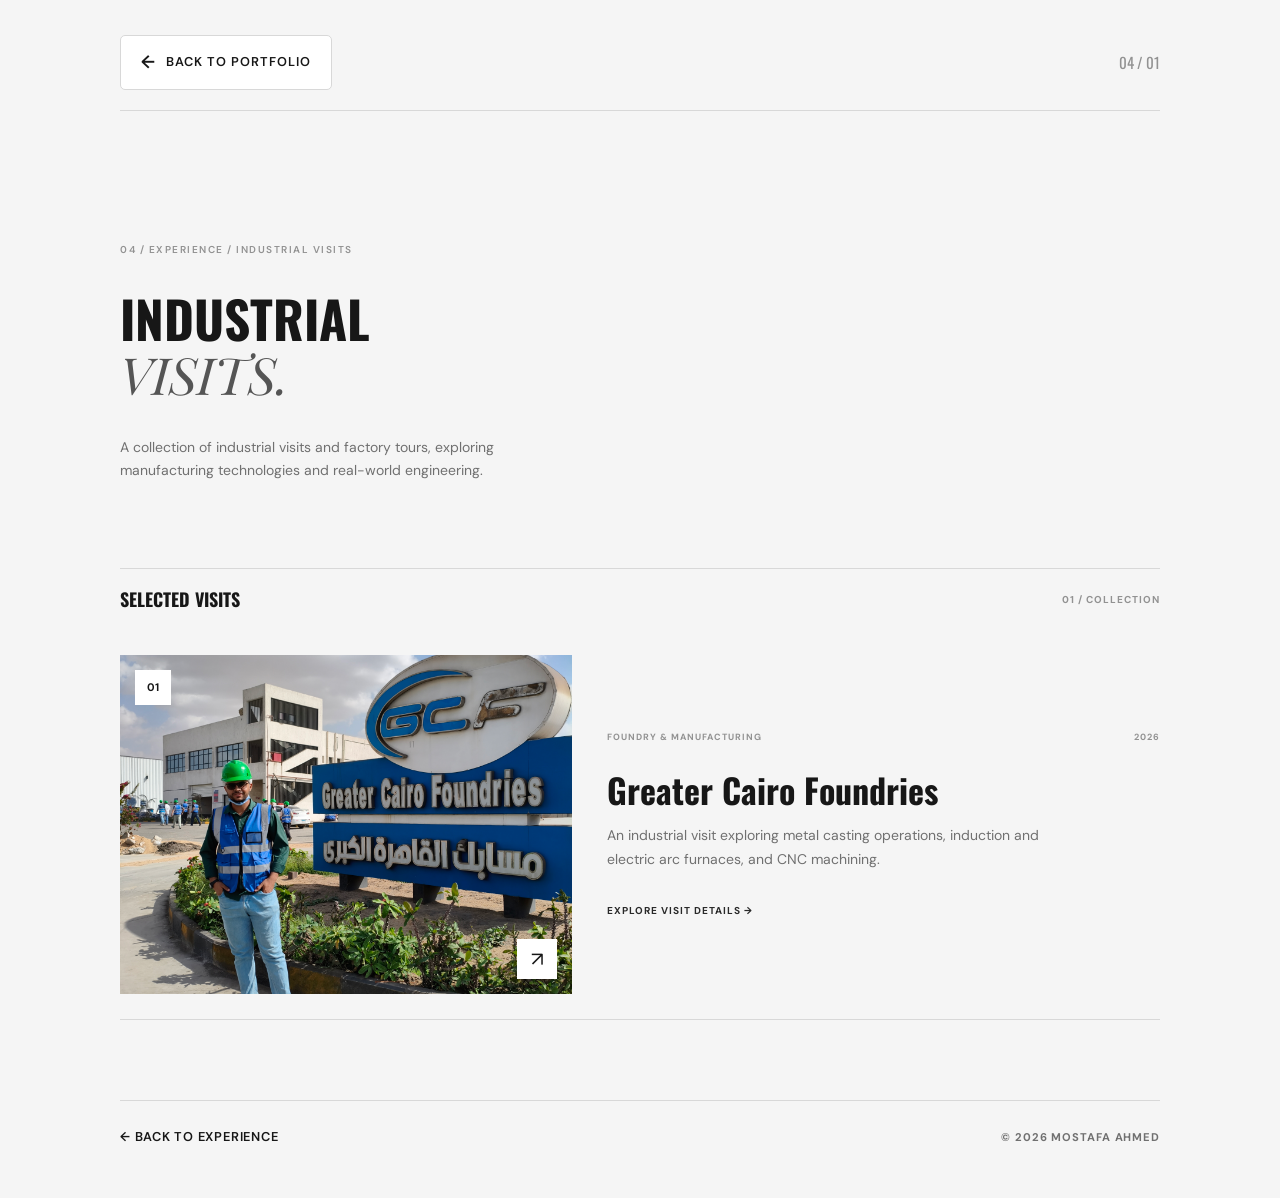
==== commit 12ba751e: "Fix HTML formatting and structure in visits.html" ====
--- a/visits.html
+++ b/visits.html
@@ -82,7 +82,7 @@
 
 					<div class="visit-card-image">
 
-						<img src="images/visits/greater-cairo-foundries/cover.jpg"
+						<img src="Images/visits/greater-cairo-foundries/cover.jpg"
 							alt="Greater Cairo Foundries industrial visit">
 
 						<span class="visit-card-number">01</span>
@@ -139,4 +139,4 @@
 
 </body>
 
-</html>+</html>
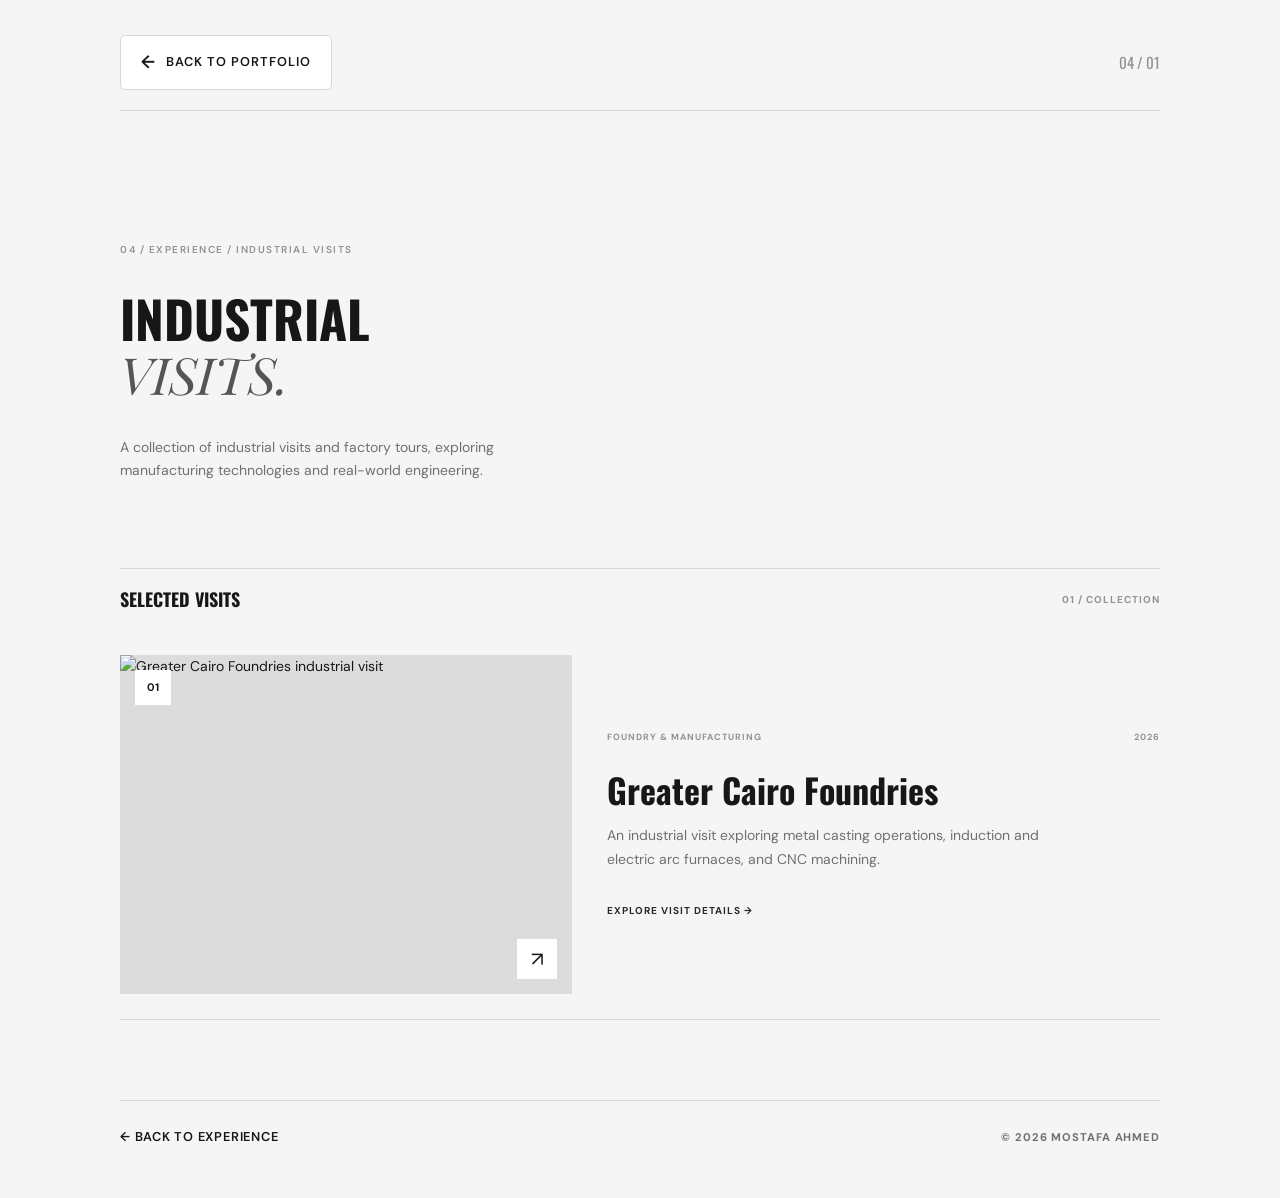
==== commit 6fc26f79: "Fix HTML formatting and update visit links" ====
--- a/visits.html
+++ b/visits.html
@@ -78,11 +78,11 @@
 
 				<!-- VISIT 01 -->
 
-				<a href="visits/greater-cairo-foundries.html" class="visit-card">
+				<a href="Visits/greater-cairo-foundries.html" class="visit-card">
 
 					<div class="visit-card-image">
 
-						<img src="Images/visits/greater-cairo-foundries/cover.jpg"
+						<img src="Images/Visits/greater-cairo-foundries/cover.jpg"
 							alt="Greater Cairo Foundries industrial visit">
 
 						<span class="visit-card-number">01</span>
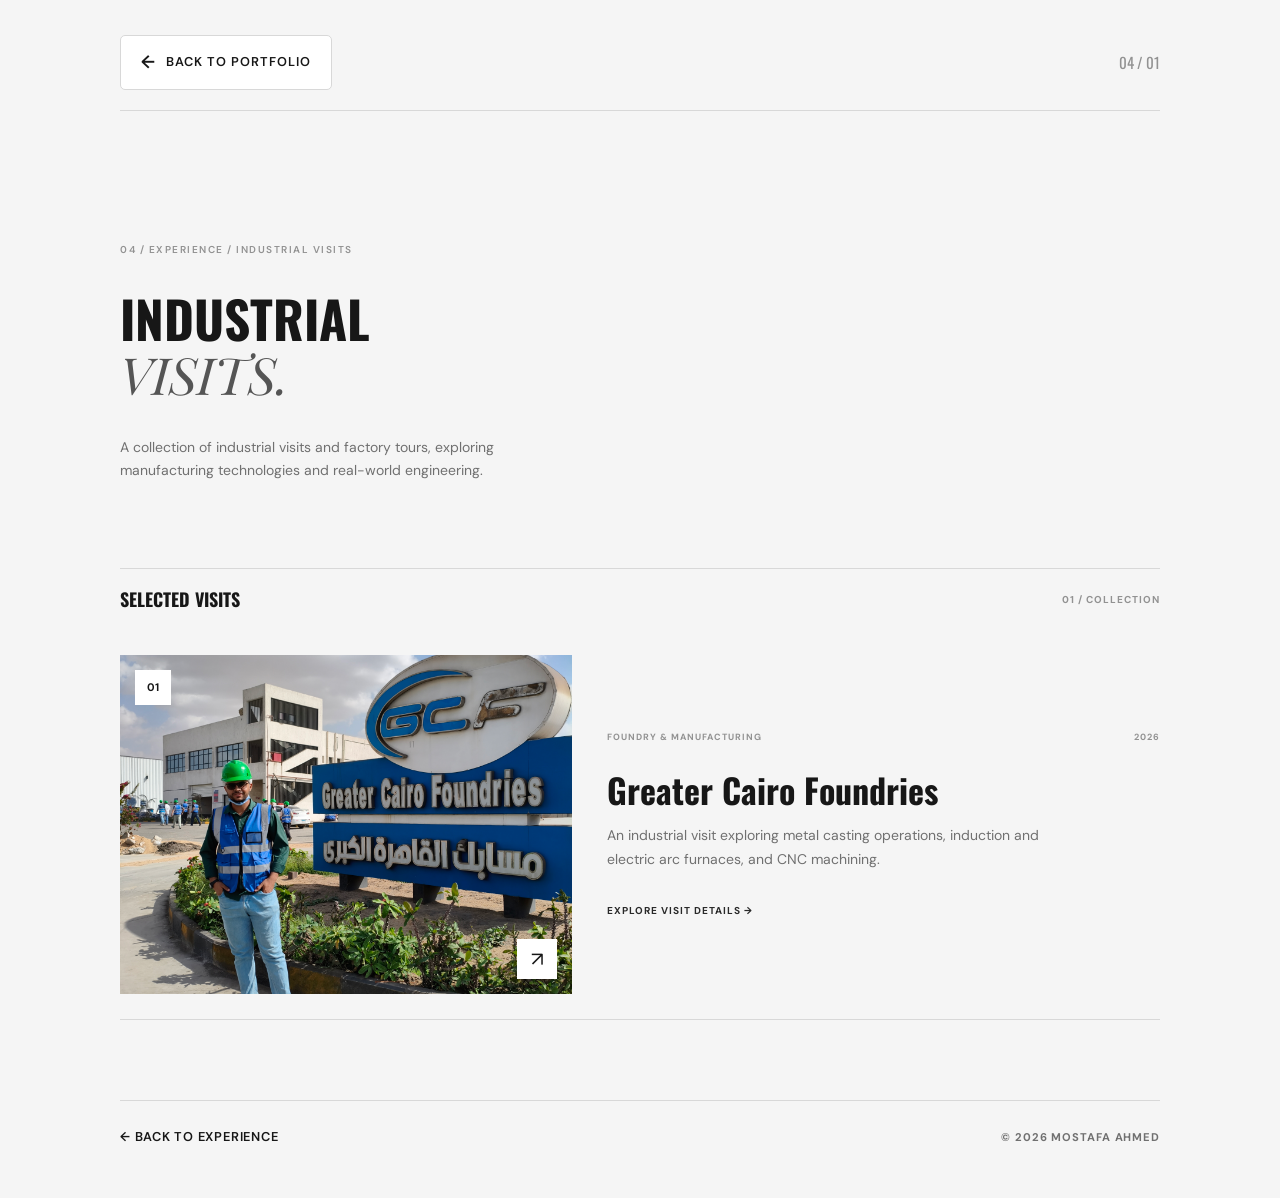
==== commit 11b69fbf: "Update visits.html" ====
--- a/visits.html
+++ b/visits.html
@@ -82,7 +82,7 @@
 
 					<div class="visit-card-image">
 
-						<img src="Images/Visits/greater-cairo-foundries/cover.jpg"
+						<img src="Images/visits/greater-cairo-foundries/cover.jpg"
 							alt="Greater Cairo Foundries industrial visit">
 
 						<span class="visit-card-number">01</span>
